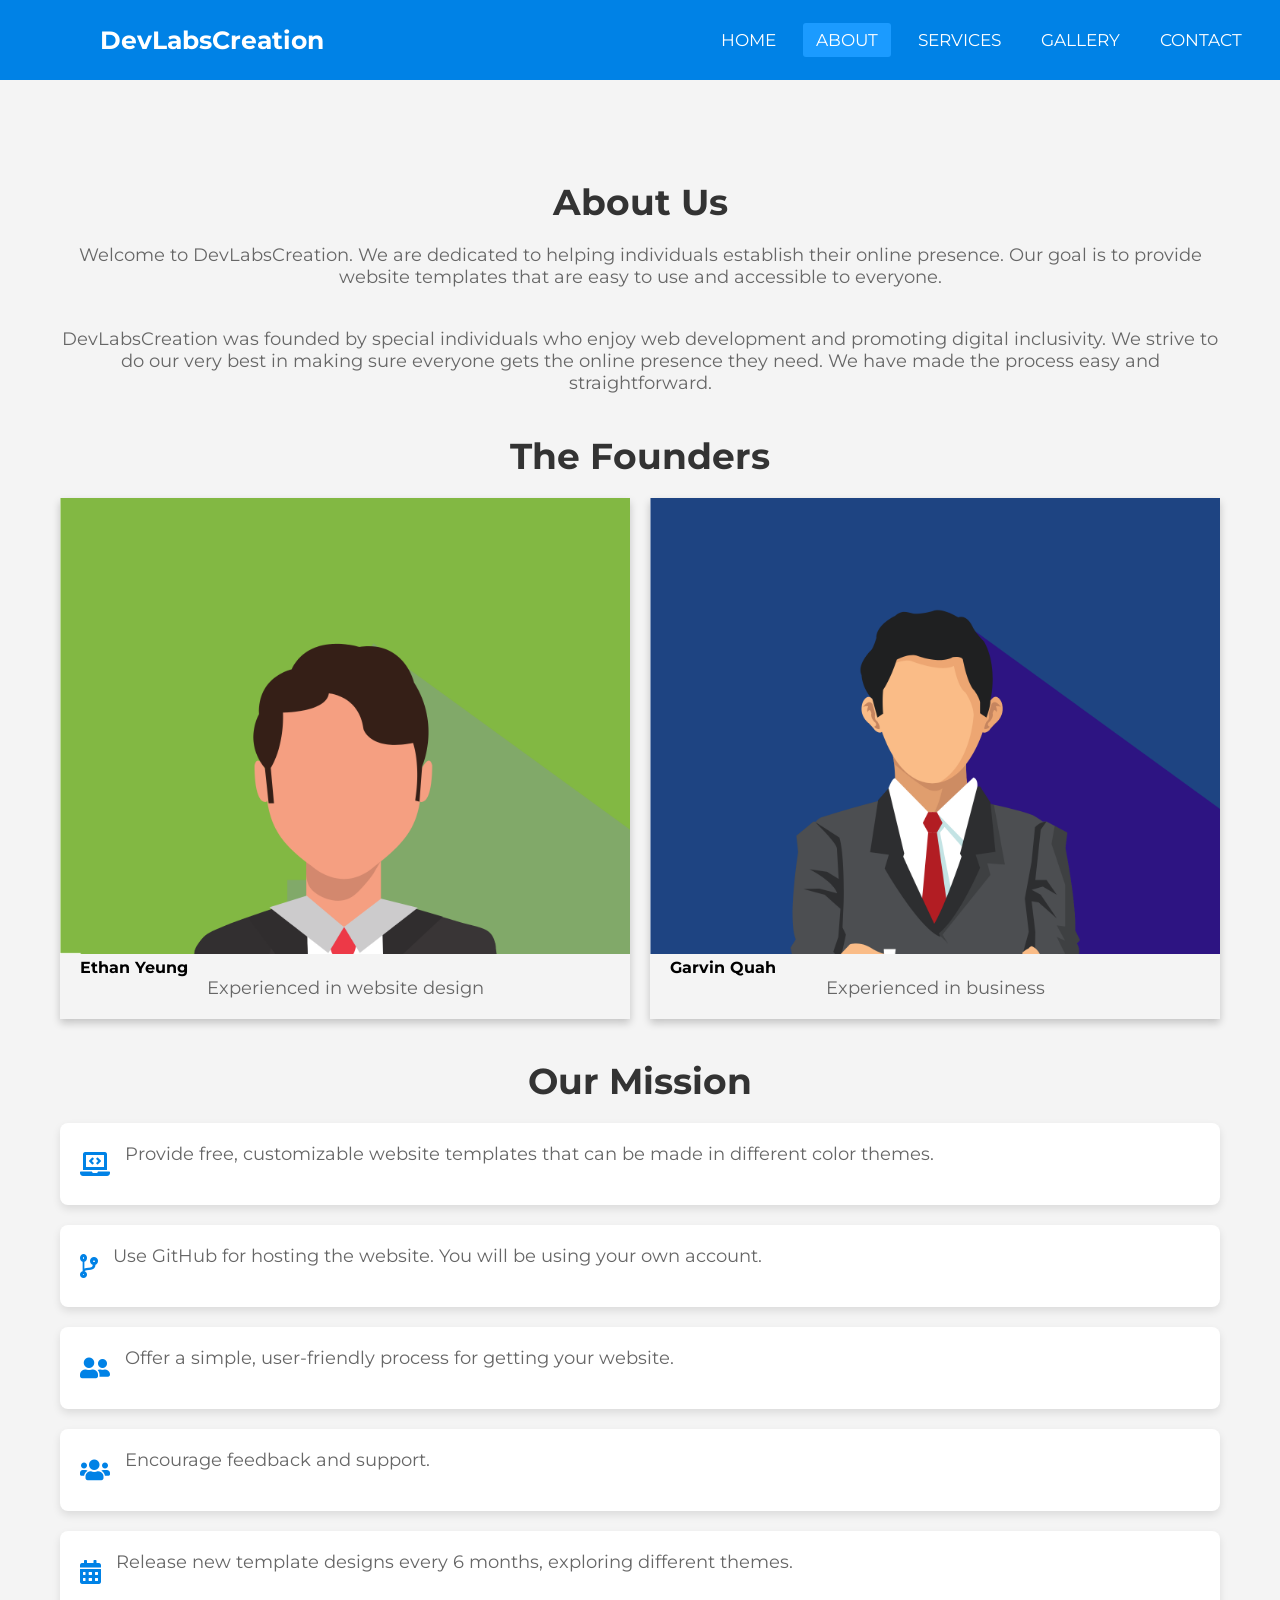
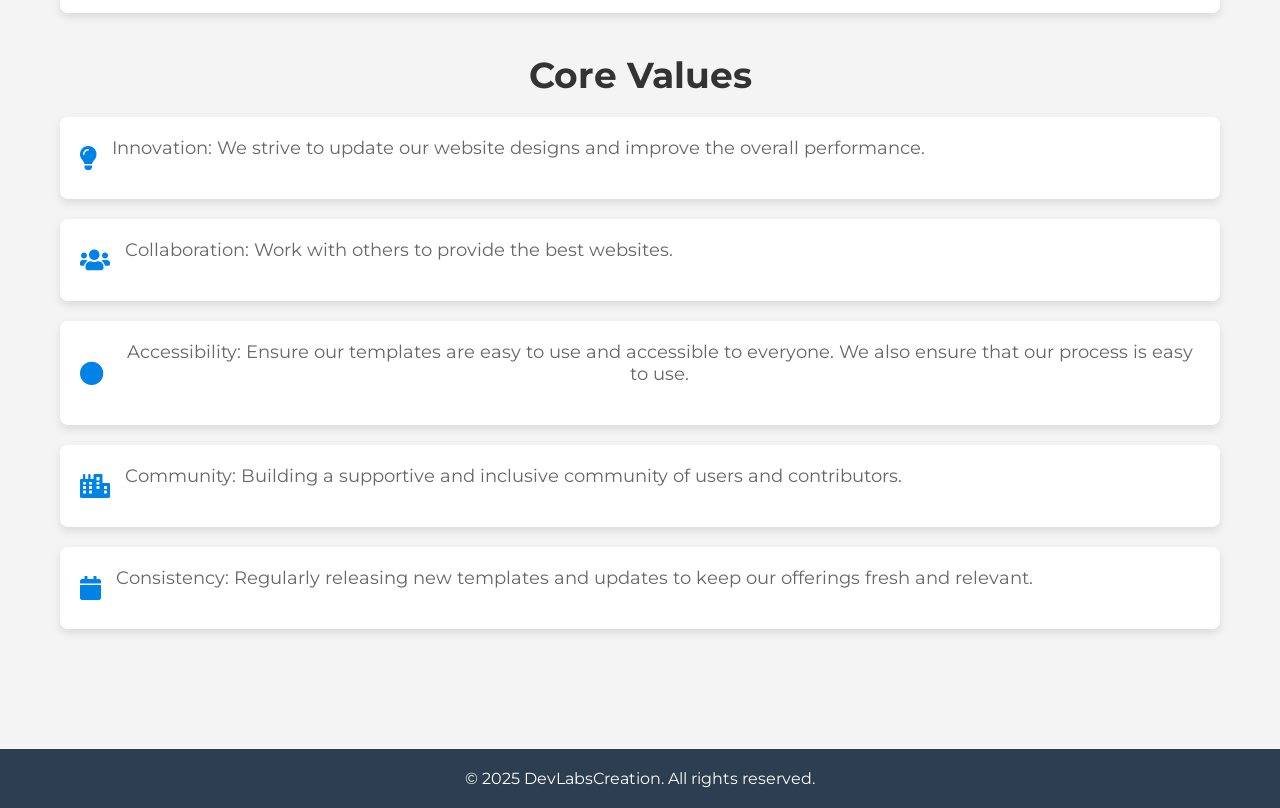
==== devlabs-about-page.htm @ 3bdfc9dc "Update devlabs-about-page.htm" ====
<!DOCTYPE html>
<html lang="en" dir="ltr">
<head>
  <meta charset="utf-8">
  <title>DevLabsCreation</title>
  <meta name="viewport" content="width=device-width, initial-scale=1.0">
  <link rel="stylesheet" href="style.css">
  <link rel="icon" href="https://img.icons8.com/?size=100&id=44484&format=png&color=000000" type="image/x-icon">
  <link rel="stylesheet" href="https://cdnjs.cloudflare.com/ajax/libs/font-awesome/5.15.3/css/all.min.css" />
  <style>
    @import url('https://fonts.googleapis.com/css2?family=Montserrat:ital,wght@0,100..900;1,100..900&display=swap');
    * {
      padding: 0;
      margin: 0;
      text-decoration: none;
      list-style: none;
      box-sizing: border-box;
    }
    body {
      font-family: "Montserrat", sans-serif;
      padding-top: 80px; /* Add padding to prevent content from being hidden behind the navbar */
    }
    nav {
      background: #0082e6;
      height: 80px;
      width: 100%;
      position: fixed;
      top: 0;
      z-index: 1000;
    }
    label.logo {
      color: white;
      font-size: 25px;
      line-height: 80px;
      padding: 0 100px;
      font-weight: bold;
    }
    #check:checked ~ label .fa-bars:before {
        content: "\f00d"; /* Font Awesome's X icon */
    }
    nav ul {
      float: right;
      margin-right: 20px;
    }
    nav ul li {
      display: inline-block;
      line-height: 80px;
      margin: 0 5px;
    }
    nav ul li a {
      color: white;
      font-size: 17px;
      padding: 7px 13px;
      border-radius: 3px;
      text-transform: uppercase;
    }
    nav a.active,
    nav a:hover {
      background: #1b9bff;
      transition: .5s;
    }
    .checkbtn {
      font-size: 22px;
      color: white;
      float: right;
      line-height: 80px;
      margin-right: 30px;
      cursor: pointer;
      display: none;
    }
    #check {
      display: none;
    }
    @media (max-width: 1050px) {
      label.logo {
        padding-left: 30px;
      }
      nav ul li a {
        font-size: 16px;
      }
    }
    @media (max-width: 1000px) {
      .checkbtn {
        display: block;
      }
      label.logo {
        font-size: 22px;
      }
      ul {
        position: fixed;
        width: 100%;
        height: 100vh;
        background: #2c3e50;
        top: 80px;
        left: -100%;
        text-align: center;
        transition: all .5s;
      }
      nav ul li {
        display: block;
        margin: 50px 0;
        line-height: 30px;
      }
      nav ul li a {
        font-size: 20px;
      }
      a:hover,
      a.active {
        background: none;
      }
      #check:checked~ul {
        left: 0;
      }
    }
    @media (max-width: 600px) {
      nav ul li a {
        font-size: 14px;
      }
    }
    section#about {
      padding: 100px 0; /* Increase padding to prevent overlap */
      background: #f4f4f4;
    }
    section#about .container {
      max-width: 1200px;
      margin: 0 auto;
      padding: 0 20px;
    }
    section#about h2 {
      text-align: center;
      font-size: 36px;
      margin-bottom: 20px;
      color: #333;
    }
    section#about h3{
      padding-bottom: 20px;
    }
    section#about p {
      text-align: center;
      font-size: 18px;
      margin-bottom: 20px;
      color: #666;
    }
    section#about ul li{
      font-size: 18px;
      color: #666;
    }
    section#about .about-item {
      display: flex;
      align-items: center;
      margin-bottom: 20px;
      padding: 20px;
      background: #fff;
      border-radius: 8px;
      box-shadow: 0 4px 8px rgba(0, 0, 0, 0.1);
      transition: transform 0.3s, box-shadow 0.3s;
    }
    section#about .about-item:hover {
      transform: translateY(-10px);
      box-shadow: 0 8px 16px rgba(0, 0, 0, 0.2);
    }
    section#about .about-item i {
      font-size: 24px;
      color: #0082e6;
      margin-right: 15px;
    }
    .spacer {
      margin-bottom: 40px;
    }
    .card-container {
  		display: flex;
  		flex-wrap: wrap;
  		justify-content: center;
  		gap: 20px; 
	}

	.card {
  		flex: 1 1 calc(40% - 20px);
  		box-shadow: 0 4px 8px 0 rgba(0,0,0,0.2);
  		transition: 0.3s;
	}
    .card:hover{
       transform: translateY(-10px);
       box-shadow: 0 8px 16px rgba(0, 0, 0, 0.2);
    }

	@media (max-width: 768px) {
  		.card {
    		flex: 1 1 100%;
  		}
	}
    footer {
      background: #2c3e50;
      color: white;
      padding: 20px 0;
      text-align: center;
    }
  </style>
</head>
<body>
  <nav>
    <input type="checkbox" id="check">
    <label for="check" class="checkbtn">
         <i class="fas fa-bars" id="menu-icon"></i>
</label>
    <label class="logo">DevLabsCreation</label>
    <ul>
      <li><a href="index.htm">Home</a></li>
      <li><a class="active" href="devlabs-about-page.htm">About</a></li>
      <li><a href="devlabs-service-page.htm">Services</a></li>
      <li><a href="devlabs-gallery-page.htm">Gallery</a></li>
      <li><a href="devlabs-contact-page.htm">Contact</a></li>
    </ul>
  </nav>
  <section id="about">
    <div class="container">
      <h2>About Us</h2>
      <p>Welcome to DevLabsCreation. We are dedicated to helping individuals establish their online presence. Our goal is to provide website templates that are easy to use and accessible to everyone. </p>
      <div class="spacer"></div>
      <p>DevLabsCreation was founded by special individuals who enjoy web development and promoting digital inclusivity. We strive to do our very best in making sure everyone gets the online presence they need. We have made the process easy and straightforward. </p>
      <div class="spacer"></div>  
      <h2>The Founders</h2>
		<div class="card-container">
  			<div class="card">
    			<img src="photoofaperson1.png" alt="Avatar" style="width:100%">
    			<div class="container">
      				<h4><b>Ethan Yeung</b></h4> 
      				<p>Experienced in website design</p> 
    			</div>
  			</div>
  			<div class="card">
    			<img src="photoofaperson2.png" alt="Avatar" style="width:100%">
    			<div class="container">
      				<h4><b>Garvin Quah</b></h4> 
      				<p>Experienced in business</p> 
    			</div>
  			</div>
		</div>
        <div class="spacer"></div>
      <h2>Our Mission</h2>
      <div class="about-item">
        <i class="fas fa-laptop-code"></i>
        <p>Provide free, customizable website templates that can be made in different color themes.</p>
      </div>
      <div class="about-item">
        <i class="fas fa-code-branch"></i>
        <p>Use GitHub for hosting the website. You will be using your own account.</p>
      </div>
      <div class="about-item">
        <i class="fas fa-user-friends"></i>
        <p>Offer a simple, user-friendly process for getting your website.</p>
      </div>
      <div class="about-item">
        <i class="fas fa-users"></i>
        <p>Encourage feedback and support.</p>
      </div>
      <div class="about-item">
        <i class="fas fa-calendar-alt"></i>
        <p>Release new template designs every 6 months, exploring different themes.</p>
      </div>
      <div class="spacer"></div>
      <h2>Core Values</h2>
      <div class="about-item">
        <i class="fas fa-solid fa-lightbulb"></i>
        <p>Innovation: We strive to update our website designs and improve the overall performance.</p>
      </div>
      <div class="about-item">
        <i class="fas fa-solid fa-users"></i>
        <p>Collaboration: Work with others to provide the best websites.</p>
      </div>
      <div class="about-item">
        <i class="fas fa-solid fa-circle"></i>
        <p>Accessibility: Ensure our templates are easy to use and accessible to everyone. We also ensure that our process is easy to use.</p>
      </div>
      <div class="about-item">
        <i class="fas fa-solid fa-city"></i>
        <p>Community: Building a supportive and inclusive community of users and contributors.</p>
      </div>
      <div class="about-item">
        <i class="fas fa-solid fa-calendar"></i>
        <p>Consistency: Regularly releasing new templates and updates to keep our offerings fresh and relevant.</p>
      </div>
    </div>
  </section>
<footer>
    <div class="container">
      <p>&copy; 2025 DevLabsCreation. All rights reserved.</p>
    </div>
  </footer>
</body>
</html>
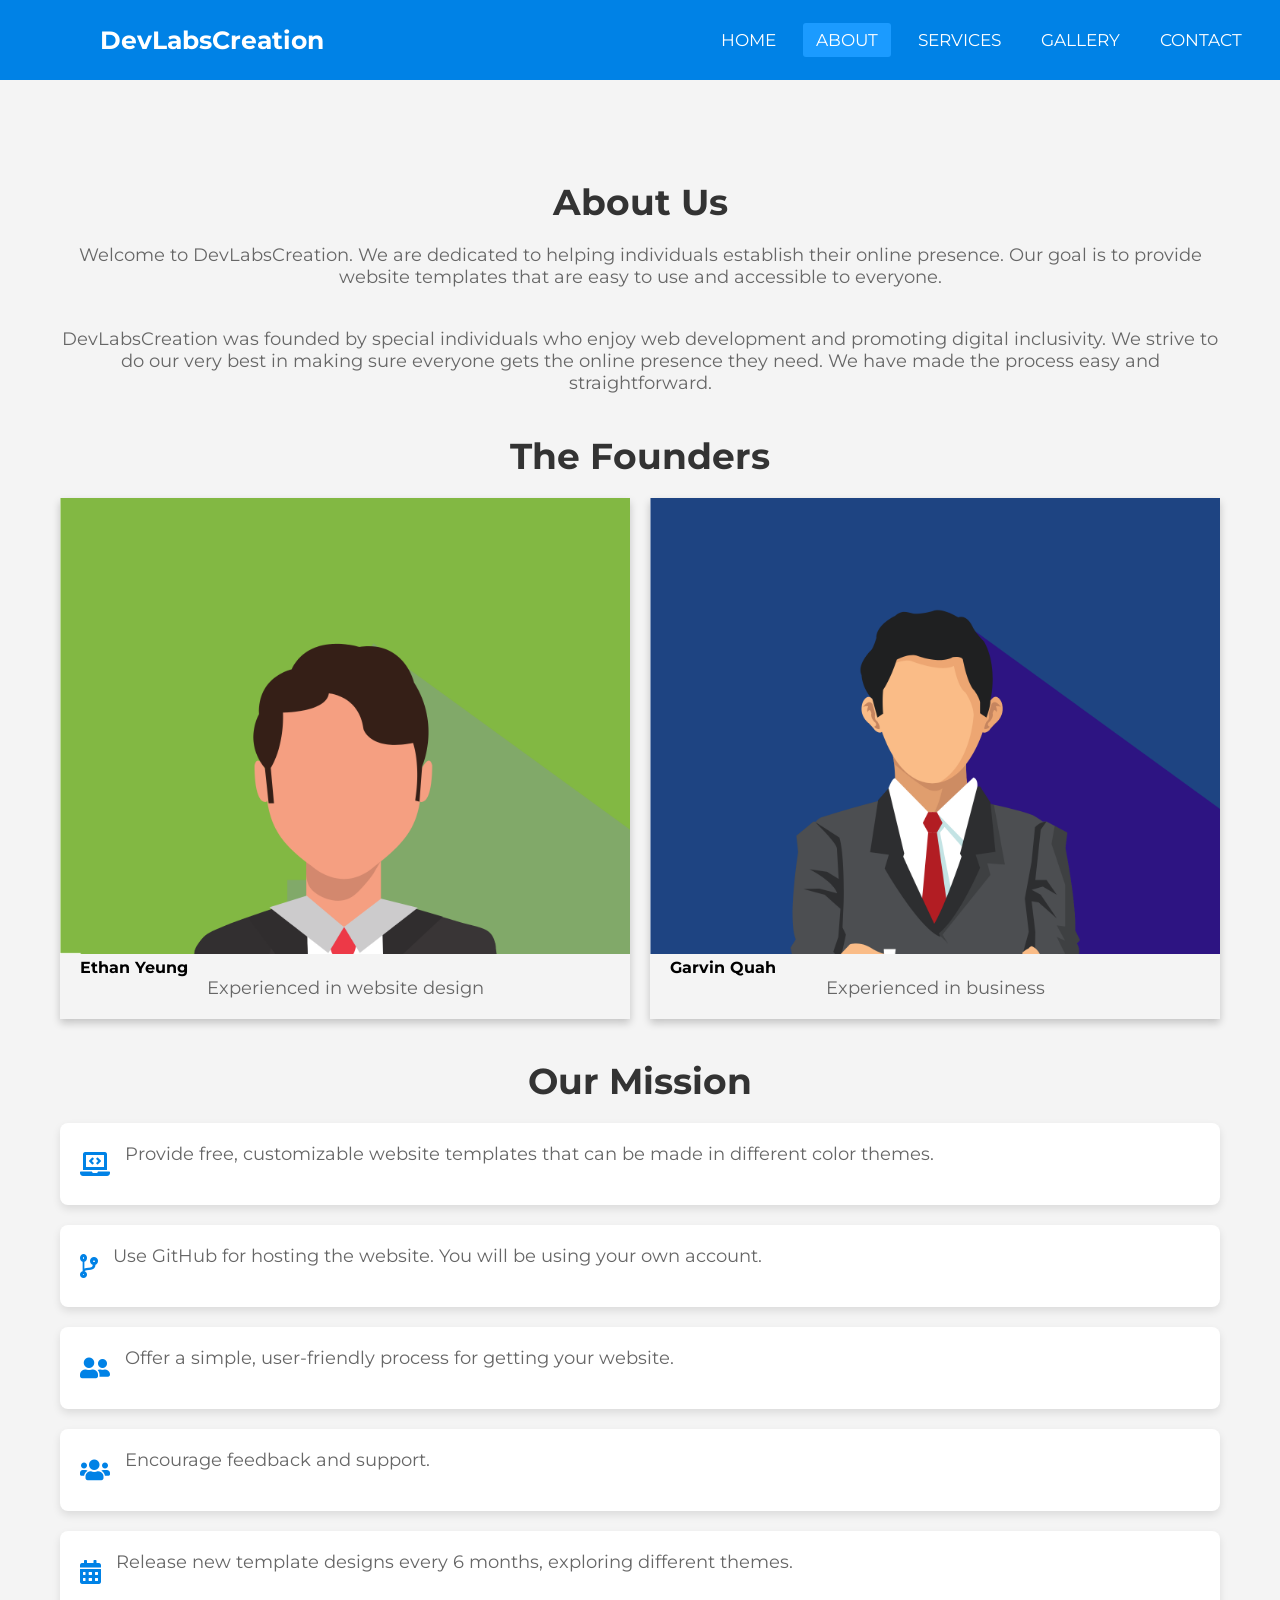
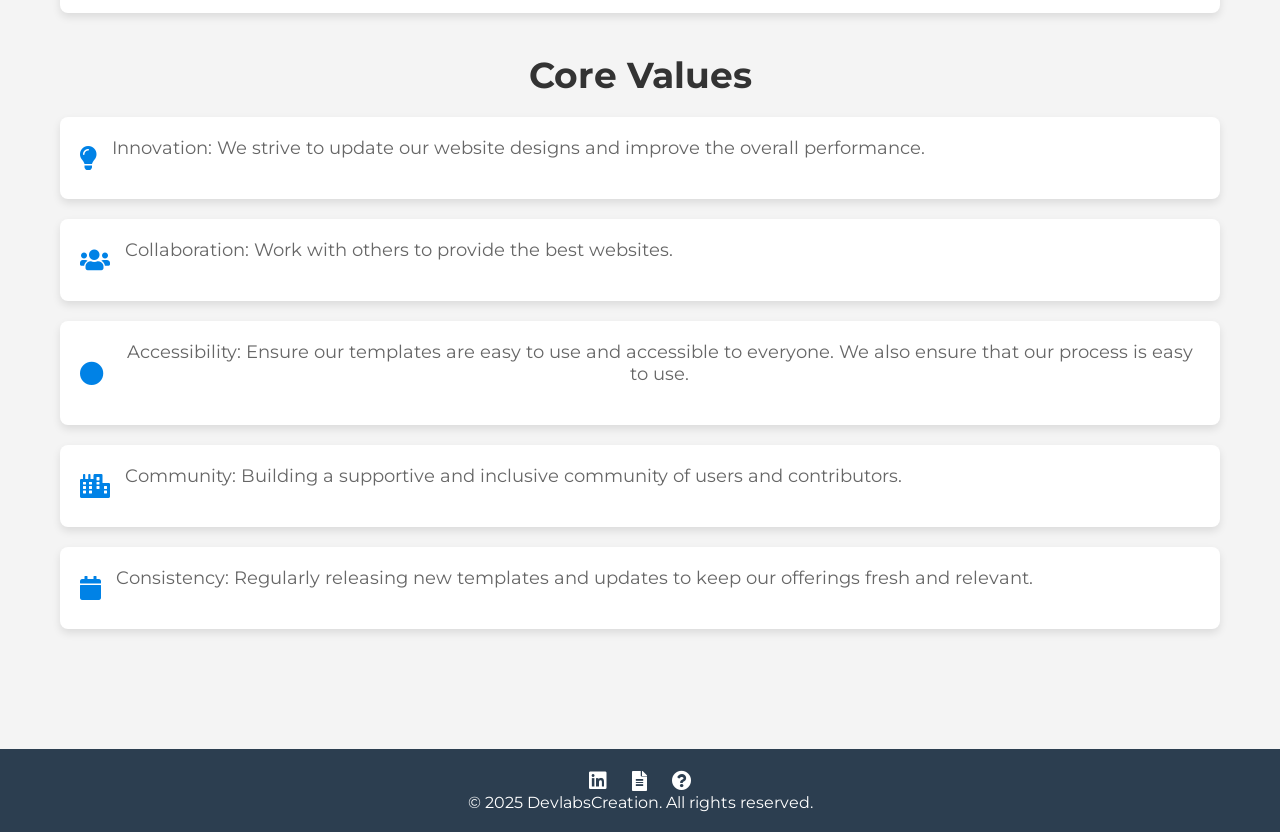
==== commit 4f8faf28: "Update devlabs-about-page.htm" ====
--- a/devlabs-about-page.htm
+++ b/devlabs-about-page.htm
@@ -194,6 +194,15 @@
       color: white;
       padding: 20px 0;
       text-align: center;
+    }
+    footer a{
+	color: white;
+        font-size: 20px;
+	margin: 10px;
+    }
+    footer a:hover{
+        color: #1b9bff;
+        background-color: transparent;
     }
   </style>
 </head>
@@ -283,9 +292,18 @@
     </div>
   </section>
 <footer>
-    <div class="container">
-      <p>&copy; 2025 DevLabsCreation. All rights reserved.</p>
-    </div>
-  </footer>
+    	<a href="linkedin.com/company/devlabscreation" target="_blank" title="Visit our LinkedIn page">
+  <i class="fab fa-linkedin"></i>
+</a>
+<a href="https://forms.office.com/Pages/ResponsePage.aspx?id=DQSIkWdsW0yxEjajBLZtrQAAAAAAAAAAAANAAoxDrAxUMVhPU09BMDFVT1NPTzhZSjJSNVFPTE1ETi4u" target="_blank" title="Submit a form to get a website">
+  <i class="fas fa-file-alt"></i>
+</a>
+<a href="https://forms.office.com/Pages/ResponsePage.aspx?id=DQSIkWdsW0yxEjajBLZtrQAAAAAAAAAAAANAAoxDrAxUN0xYSkc2WDNFVlg5MjUxNE0xSDFLRTZMSi4u" target="_blank" title="Ask questions">
+  <i class="fas fa-question-circle"></i>
+</a>
+        <div class="container">
+            <p>&copy; 2025 DevlabsCreation. All rights reserved.</p>
+        </div>
+    </footer>
 </body>
 </html>
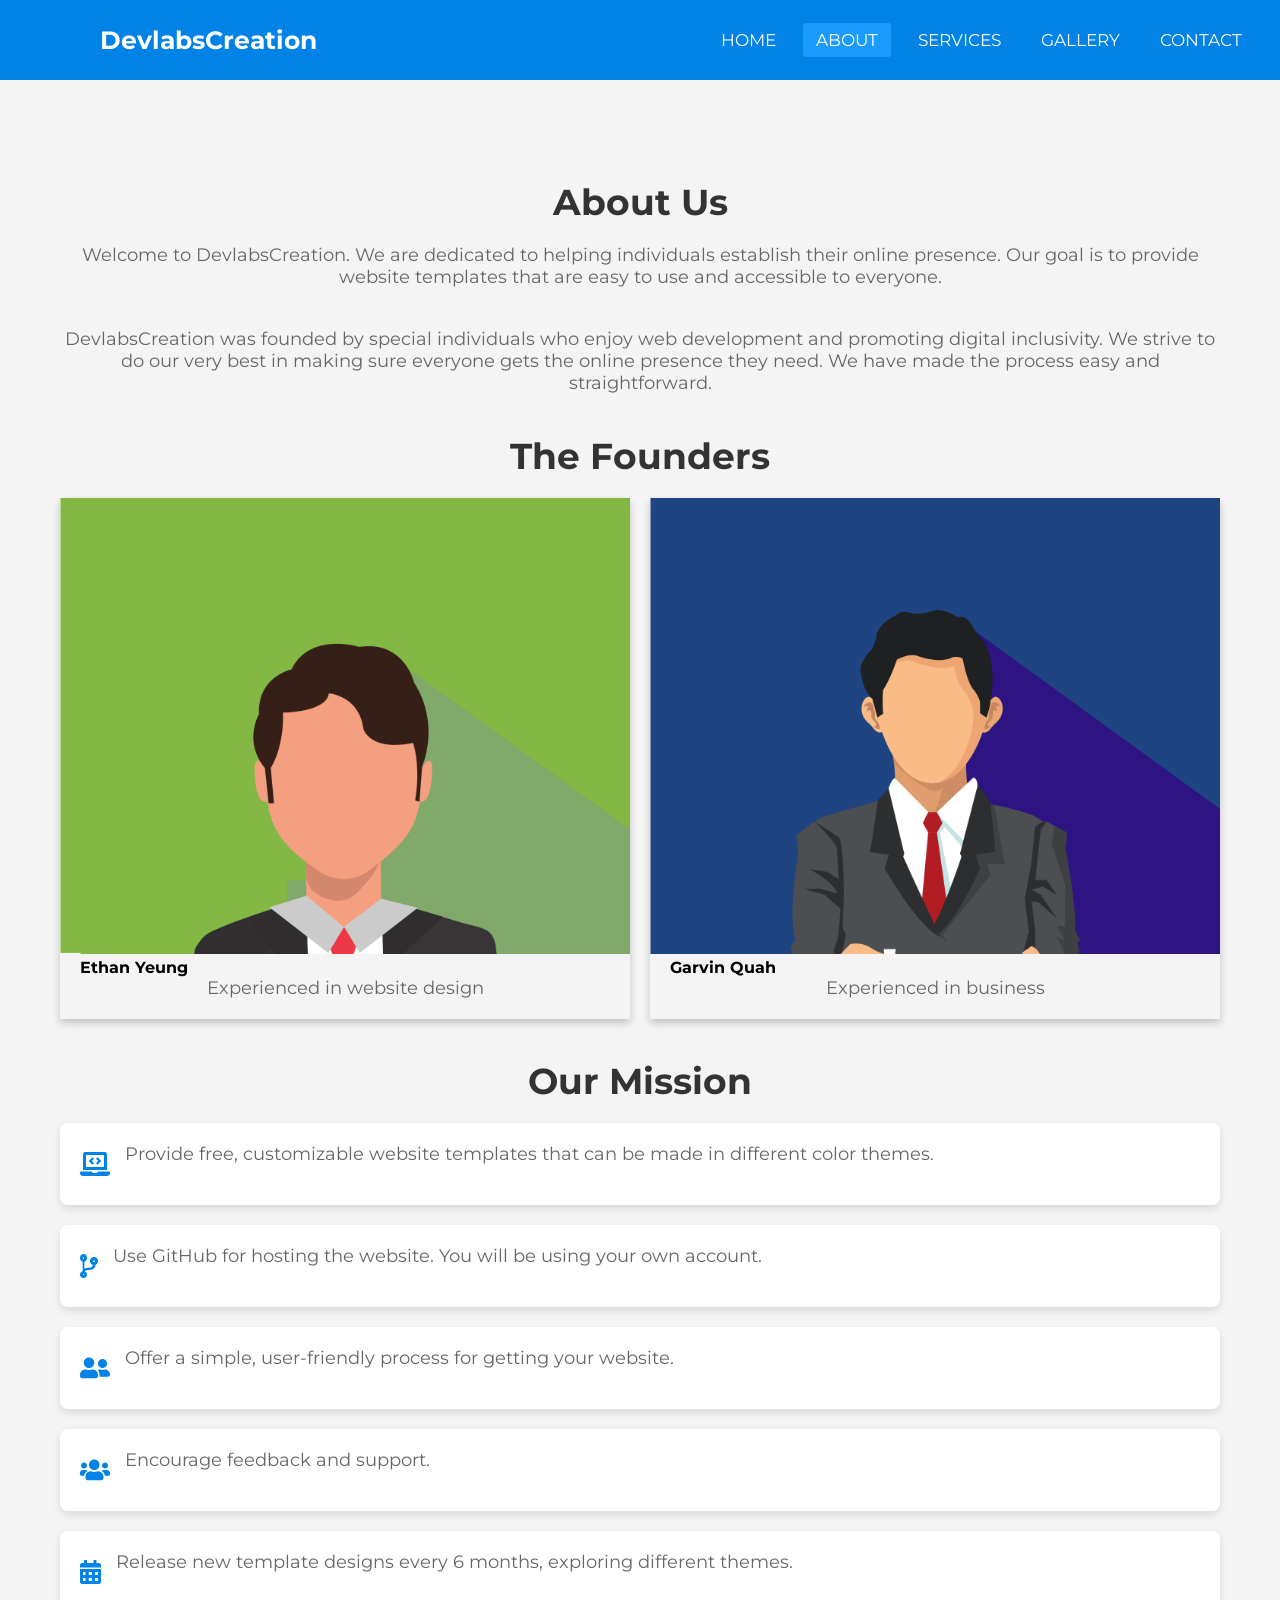
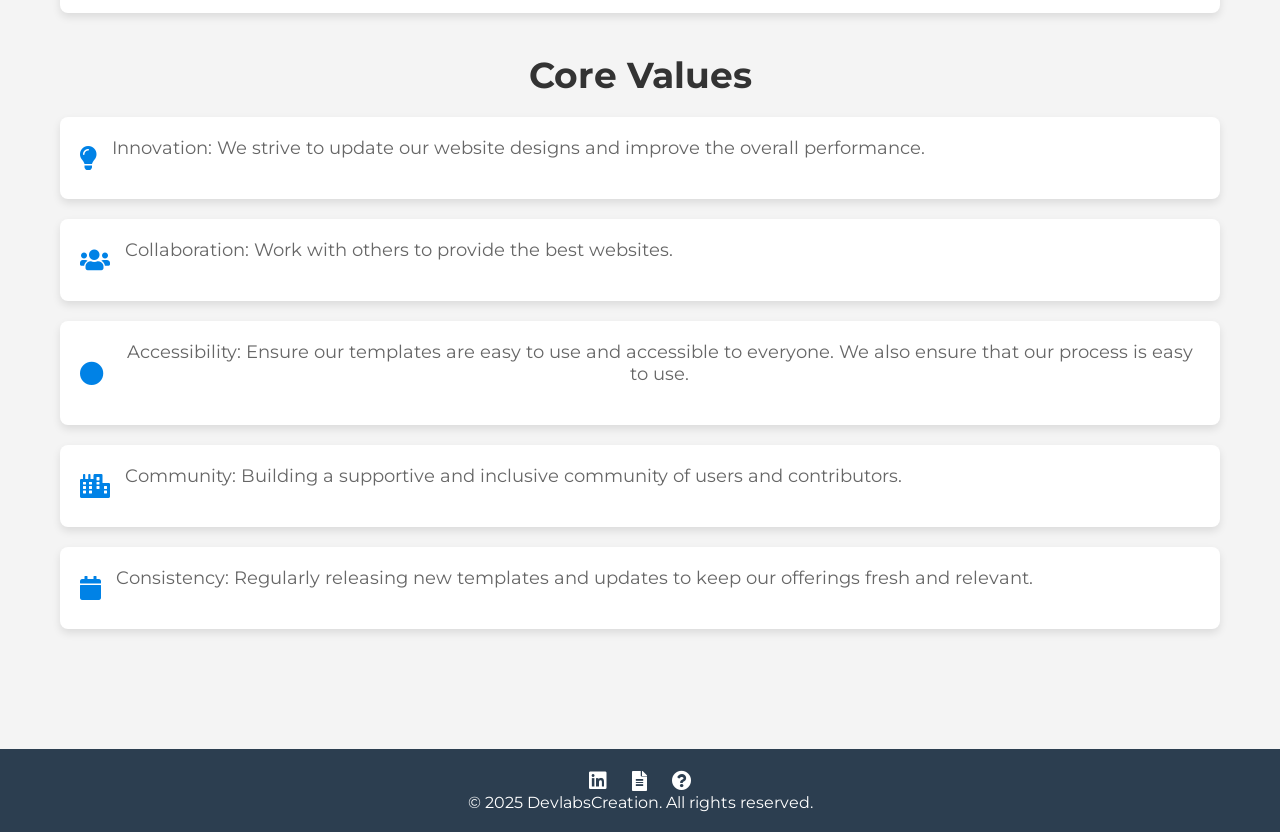
==== commit 8b99687b: "Update devlabs-about-page.htm" ====
--- a/devlabs-about-page.htm
+++ b/devlabs-about-page.htm
@@ -2,7 +2,7 @@
 <html lang="en" dir="ltr">
 <head>
   <meta charset="utf-8">
-  <title>DevLabsCreation</title>
+  <title>DevlabsCreation</title>
   <meta name="viewport" content="width=device-width, initial-scale=1.0">
   <link rel="stylesheet" href="style.css">
   <link rel="icon" href="https://img.icons8.com/?size=100&id=44484&format=png&color=000000" type="image/x-icon">
@@ -212,7 +212,7 @@
     <label for="check" class="checkbtn">
          <i class="fas fa-bars" id="menu-icon"></i>
 </label>
-    <label class="logo">DevLabsCreation</label>
+    <label class="logo">DevlabsCreation</label>
     <ul>
       <li><a href="index.htm">Home</a></li>
       <li><a class="active" href="devlabs-about-page.htm">About</a></li>
@@ -224,9 +224,9 @@
   <section id="about">
     <div class="container">
       <h2>About Us</h2>
-      <p>Welcome to DevLabsCreation. We are dedicated to helping individuals establish their online presence. Our goal is to provide website templates that are easy to use and accessible to everyone. </p>
+      <p>Welcome to DevlabsCreation. We are dedicated to helping individuals establish their online presence. Our goal is to provide website templates that are easy to use and accessible to everyone. </p>
       <div class="spacer"></div>
-      <p>DevLabsCreation was founded by special individuals who enjoy web development and promoting digital inclusivity. We strive to do our very best in making sure everyone gets the online presence they need. We have made the process easy and straightforward. </p>
+      <p>DevlabsCreation was founded by special individuals who enjoy web development and promoting digital inclusivity. We strive to do our very best in making sure everyone gets the online presence they need. We have made the process easy and straightforward. </p>
       <div class="spacer"></div>  
       <h2>The Founders</h2>
 		<div class="card-container">
@@ -292,7 +292,7 @@
     </div>
   </section>
 <footer>
-    	<a href="linkedin.com/company/devlabscreation" target="_blank" title="Visit our LinkedIn page">
+    	<a href="https://linkedin.com/company/devlabscreation" target="_blank" title="Visit our LinkedIn page">
   <i class="fab fa-linkedin"></i>
 </a>
 <a href="https://forms.office.com/Pages/ResponsePage.aspx?id=DQSIkWdsW0yxEjajBLZtrQAAAAAAAAAAAANAAoxDrAxUMVhPU09BMDFVT1NPTzhZSjJSNVFPTE1ETi4u" target="_blank" title="Submit a form to get a website">
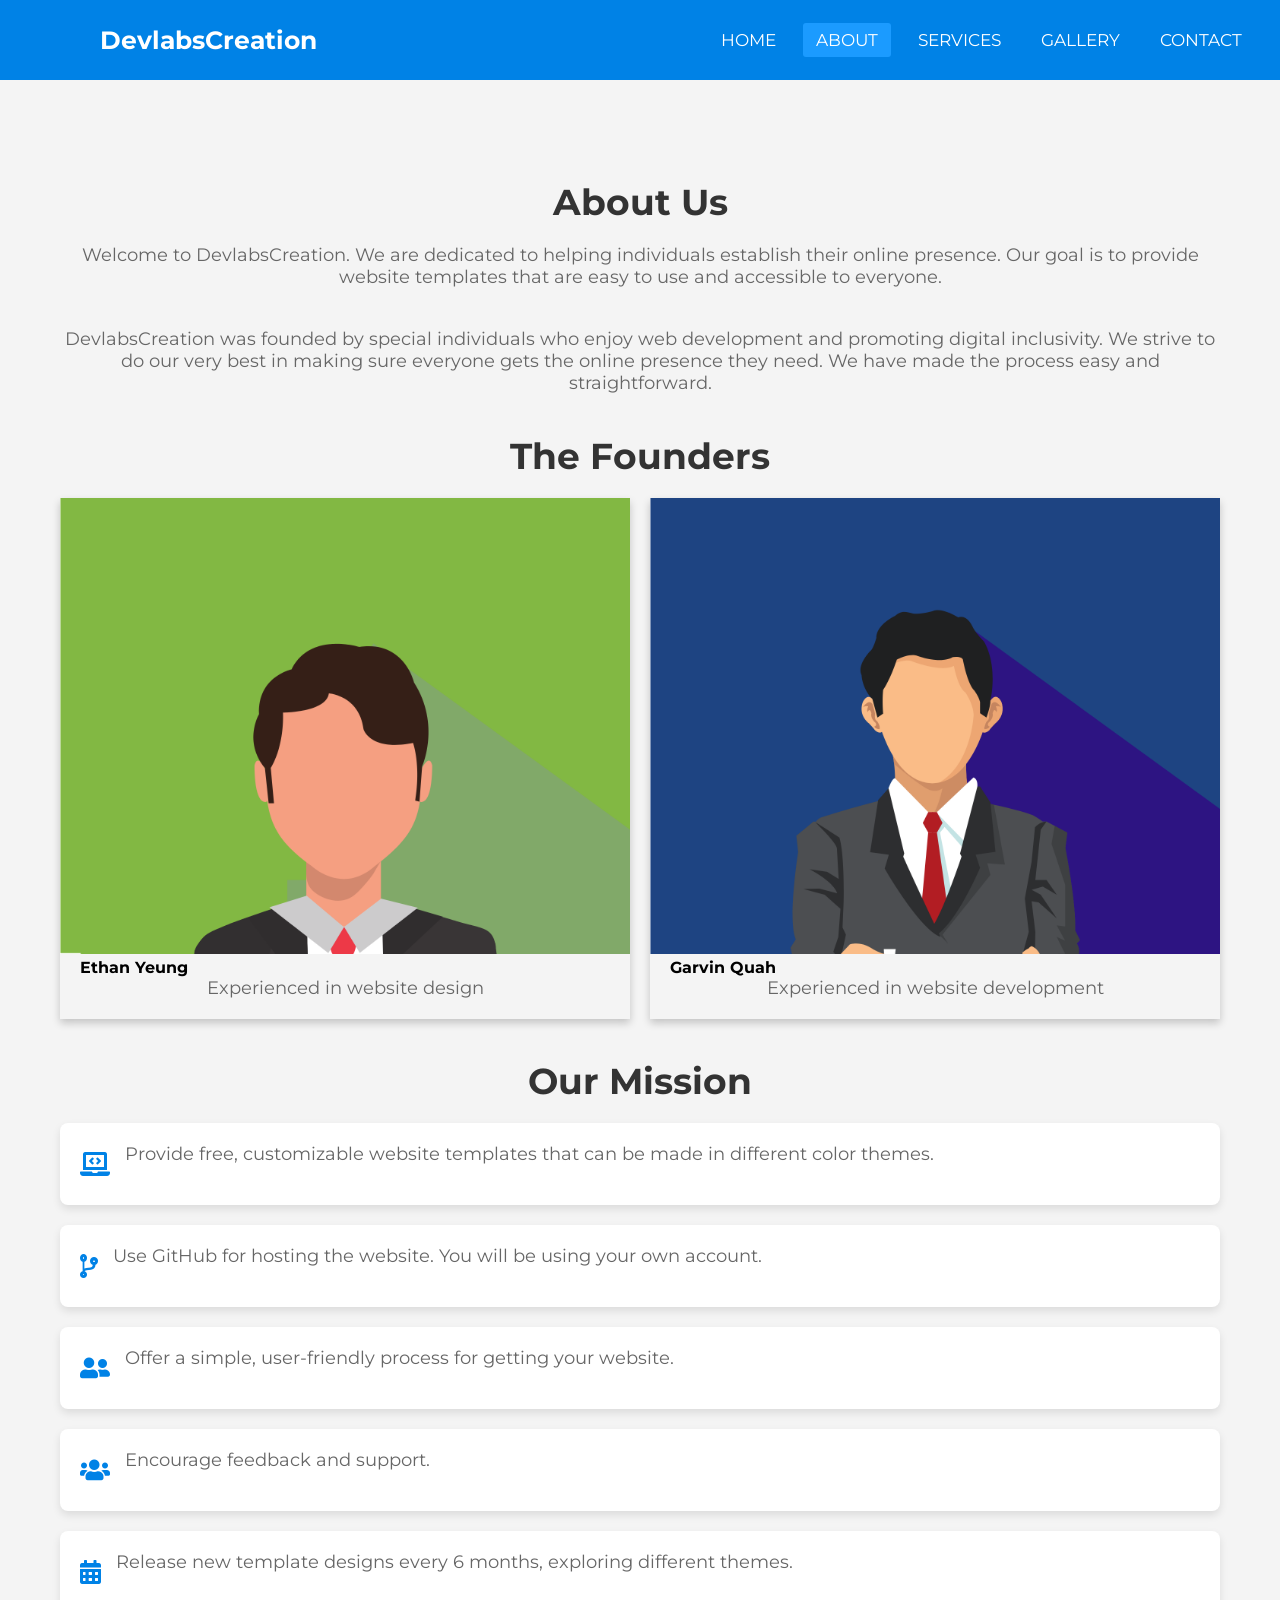
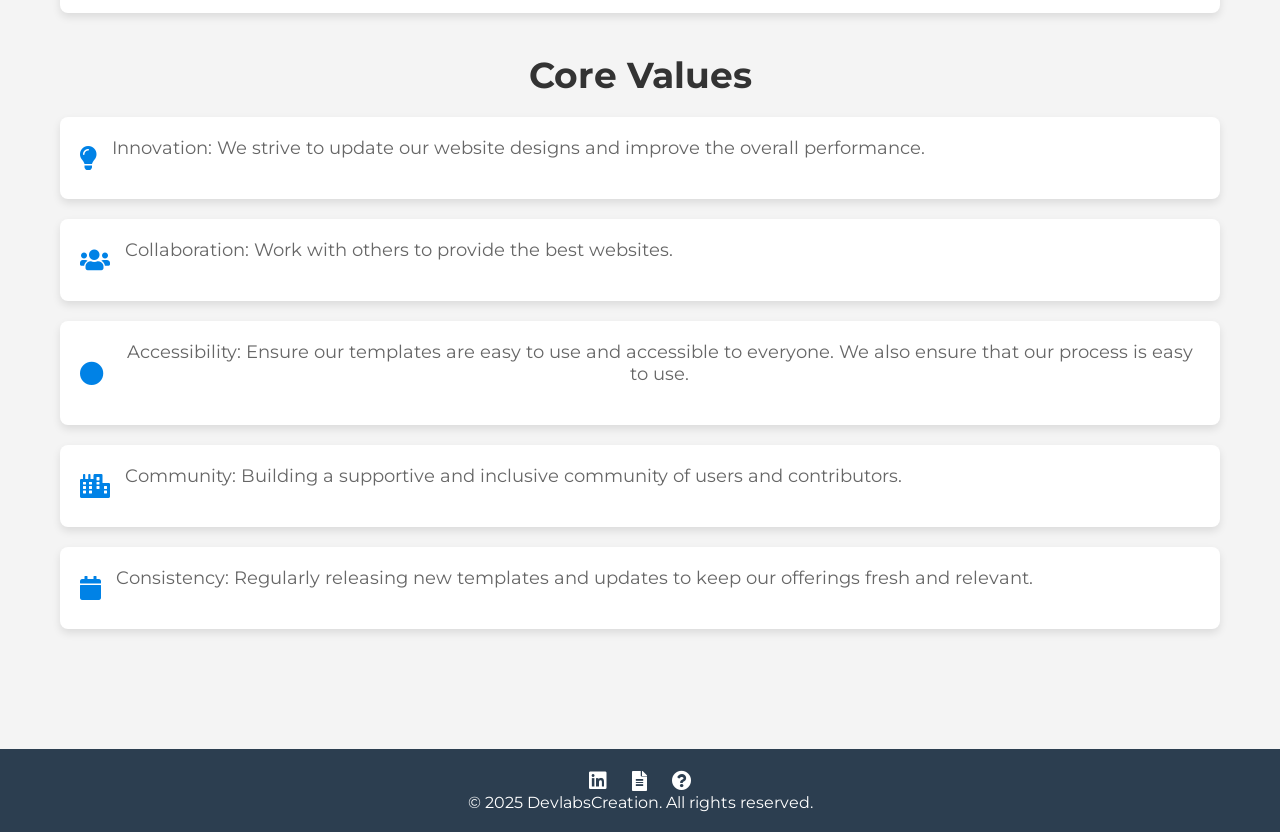
==== commit aaf05a62: "Update devlabs-about-page.htm" ====
--- a/devlabs-about-page.htm
+++ b/devlabs-about-page.htm
@@ -241,7 +241,7 @@
     			<img src="photoofaperson2.png" alt="Avatar" style="width:100%">
     			<div class="container">
       				<h4><b>Garvin Quah</b></h4> 
-      				<p>Experienced in business</p> 
+				<p>Experienced in website development</p> 
     			</div>
   			</div>
 		</div>
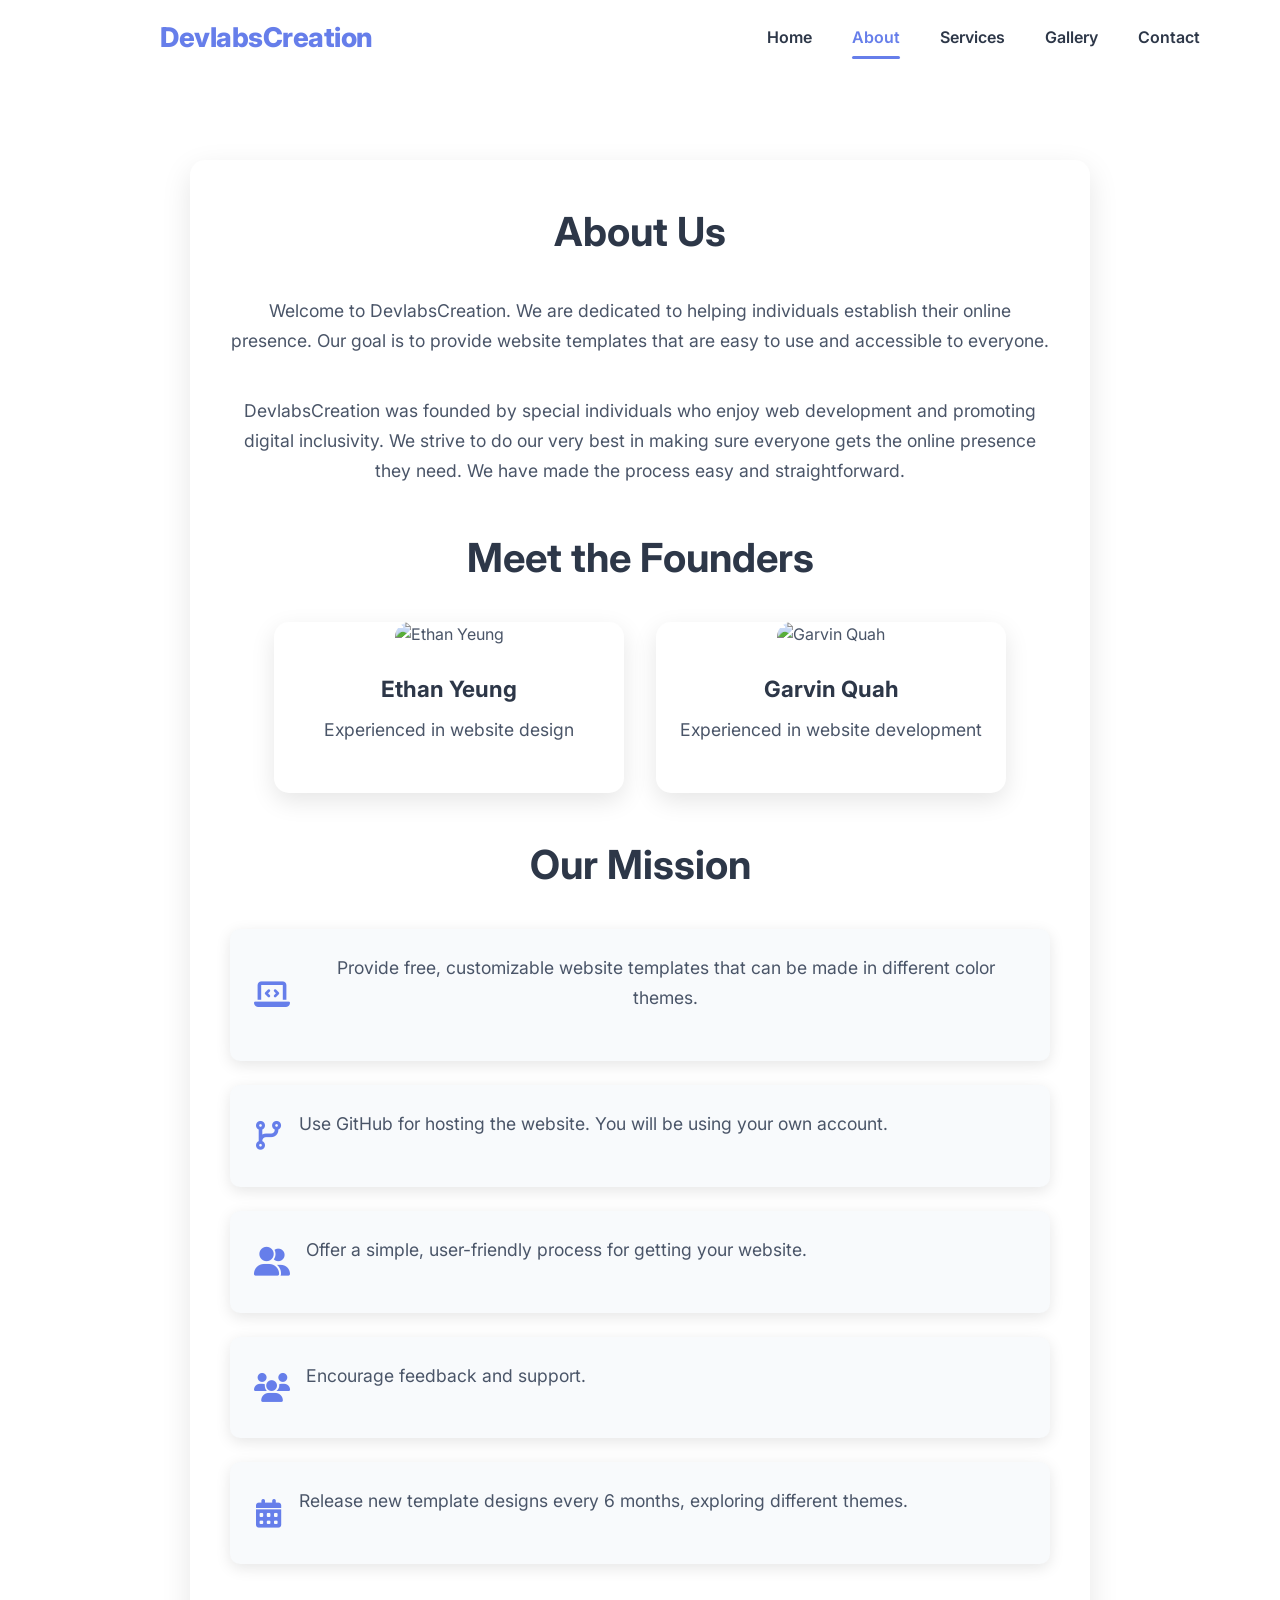
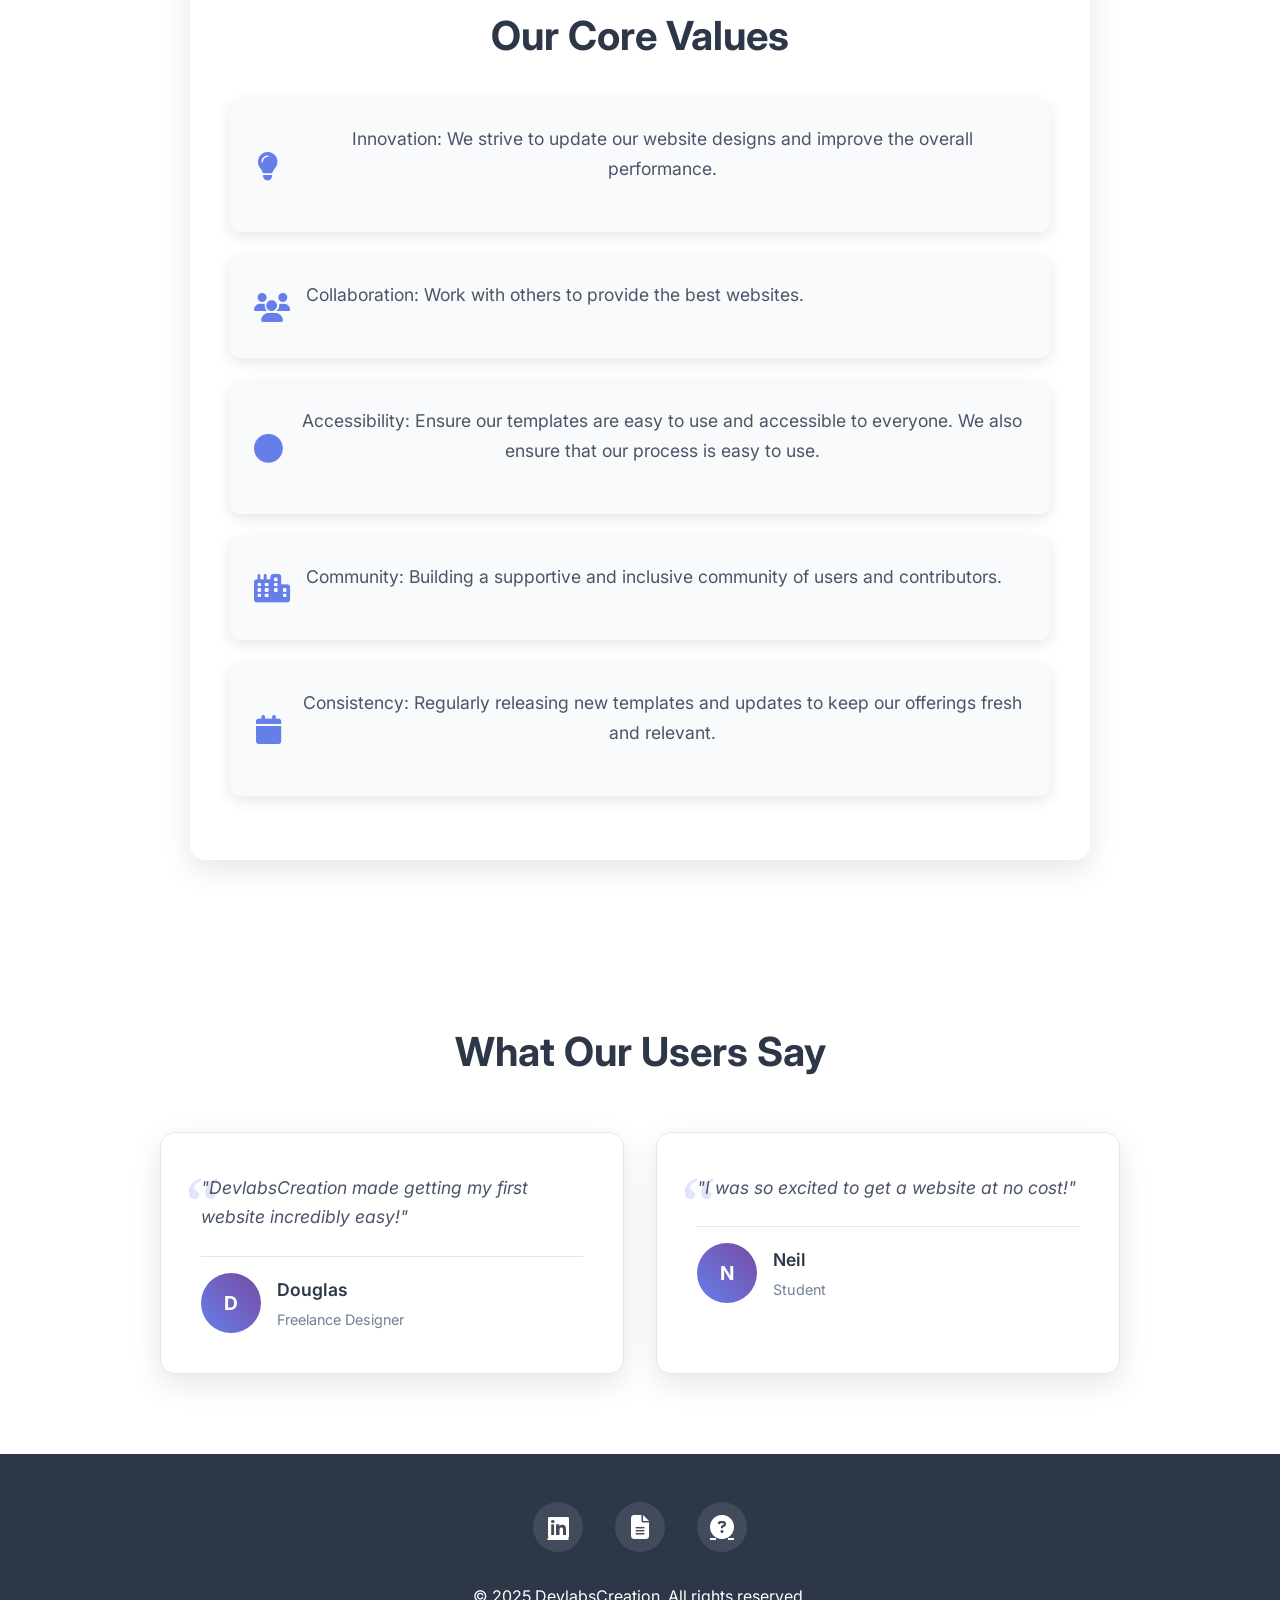
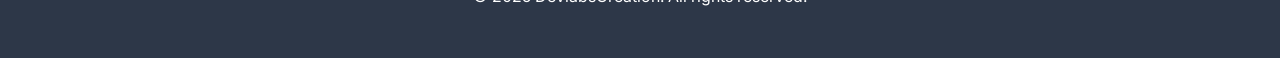
==== commit b56f891a: "Add files via upload All files for website." ====
--- a/devlabs-about-page.htm
+++ b/devlabs-about-page.htm
@@ -1,309 +1,934 @@
 <!DOCTYPE html>
 <html lang="en" dir="ltr">
 <head>
-  <meta charset="utf-8">
-  <title>DevlabsCreation</title>
-  <meta name="viewport" content="width=device-width, initial-scale=1.0">
-  <link rel="stylesheet" href="style.css">
-  <link rel="icon" href="https://img.icons8.com/?size=100&id=44484&format=png&color=000000" type="image/x-icon">
-  <link rel="stylesheet" href="https://cdnjs.cloudflare.com/ajax/libs/font-awesome/5.15.3/css/all.min.css" />
-  <style>
-    @import url('https://fonts.googleapis.com/css2?family=Montserrat:ital,wght@0,100..900;1,100..900&display=swap');
-    * {
-      padding: 0;
-      margin: 0;
-      text-decoration: none;
-      list-style: none;
-      box-sizing: border-box;
-    }
-    body {
-      font-family: "Montserrat", sans-serif;
-      padding-top: 80px; /* Add padding to prevent content from being hidden behind the navbar */
-    }
-    nav {
-      background: #0082e6;
-      height: 80px;
-      width: 100%;
-      position: fixed;
-      top: 0;
-      z-index: 1000;
-    }
-    label.logo {
-      color: white;
-      font-size: 25px;
-      line-height: 80px;
-      padding: 0 100px;
-      font-weight: bold;
-    }
-    #check:checked ~ label .fa-bars:before {
-        content: "\f00d"; /* Font Awesome's X icon */
-    }
-    nav ul {
-      float: right;
-      margin-right: 20px;
-    }
-    nav ul li {
-      display: inline-block;
-      line-height: 80px;
-      margin: 0 5px;
-    }
-    nav ul li a {
-      color: white;
-      font-size: 17px;
-      padding: 7px 13px;
-      border-radius: 3px;
-      text-transform: uppercase;
-    }
-    nav a.active,
-    nav a:hover {
-      background: #1b9bff;
-      transition: .5s;
-    }
-    .checkbtn {
-      font-size: 22px;
-      color: white;
-      float: right;
-      line-height: 80px;
-      margin-right: 30px;
-      cursor: pointer;
-      display: none;
-    }
-    #check {
-      display: none;
-    }
-    @media (max-width: 1050px) {
-      label.logo {
-        padding-left: 30px;
-      }
-      nav ul li a {
-        font-size: 16px;
-      }
-    }
-    @media (max-width: 1000px) {
-      .checkbtn {
-        display: block;
-      }
-      label.logo {
-        font-size: 22px;
-      }
-      ul {
-        position: fixed;
-        width: 100%;
-        height: 100vh;
-        background: #2c3e50;
-        top: 80px;
-        left: -100%;
-        text-align: center;
-        transition: all .5s;
-      }
-      nav ul li {
-        display: block;
-        margin: 50px 0;
-        line-height: 30px;
-      }
-      nav ul li a {
-        font-size: 20px;
-      }
-      a:hover,
-      a.active {
-        background: none;
-      }
-      #check:checked~ul {
-        left: 0;
-      }
-    }
-    @media (max-width: 600px) {
-      nav ul li a {
-        font-size: 14px;
-      }
-    }
-    section#about {
-      padding: 100px 0; /* Increase padding to prevent overlap */
-      background: #f4f4f4;
-    }
-    section#about .container {
-      max-width: 1200px;
-      margin: 0 auto;
-      padding: 0 20px;
-    }
-    section#about h2 {
-      text-align: center;
-      font-size: 36px;
-      margin-bottom: 20px;
-      color: #333;
-    }
-    section#about h3{
-      padding-bottom: 20px;
-    }
-    section#about p {
-      text-align: center;
-      font-size: 18px;
-      margin-bottom: 20px;
-      color: #666;
-    }
-    section#about ul li{
-      font-size: 18px;
-      color: #666;
-    }
-    section#about .about-item {
-      display: flex;
-      align-items: center;
-      margin-bottom: 20px;
-      padding: 20px;
-      background: #fff;
-      border-radius: 8px;
-      box-shadow: 0 4px 8px rgba(0, 0, 0, 0.1);
-      transition: transform 0.3s, box-shadow 0.3s;
-    }
-    section#about .about-item:hover {
-      transform: translateY(-10px);
-      box-shadow: 0 8px 16px rgba(0, 0, 0, 0.2);
-    }
-    section#about .about-item i {
-      font-size: 24px;
-      color: #0082e6;
-      margin-right: 15px;
-    }
-    .spacer {
-      margin-bottom: 40px;
-    }
-    .card-container {
-  		display: flex;
-  		flex-wrap: wrap;
-  		justify-content: center;
-  		gap: 20px; 
-	}
-
-	.card {
-  		flex: 1 1 calc(40% - 20px);
-  		box-shadow: 0 4px 8px 0 rgba(0,0,0,0.2);
-  		transition: 0.3s;
-	}
-    .card:hover{
-       transform: translateY(-10px);
-       box-shadow: 0 8px 16px rgba(0, 0, 0, 0.2);
-    }
-
-	@media (max-width: 768px) {
-  		.card {
-    		flex: 1 1 100%;
-  		}
-	}
-    footer {
-      background: #2c3e50;
-      color: white;
-      padding: 20px 0;
-      text-align: center;
-    }
-    footer a{
-	color: white;
-        font-size: 20px;
-	margin: 10px;
-    }
-    footer a:hover{
-        color: #1b9bff;
-        background-color: transparent;
-    }
-  </style>
+    <meta charset="utf-8">
+    <title>DevlabsCreation - About Us</title>
+    <meta name="viewport" content="width=device-width, initial-scale=1.0">
+    <link rel="icon" href="https://img.icons8.com/?size=100&id=44484&format=png&color=000000" type="image/x-icon">
+    <link rel="stylesheet" href="https://cdnjs.cloudflare.com/ajax/libs/font-awesome/6.4.0/css/all.min.css">
+    <link href="https://fonts.googleapis.com/css2?family=Inter:wght@400;500;600;700;800&display=swap" rel="stylesheet">
+    <style>
+        /* CSS Variables - Based on your preferred design */
+        :root {
+            --primary-color: #667eea; /* A vibrant purple-blue */
+            --secondary-color: #764ba2; /* A deeper purple */
+            --text-color-dark: #2d3748;
+            --text-color-medium: #4a5568;
+            --text-color-light: #718096;
+            --background-light: #f8fafc;
+            --background-white: #ffffff;
+            --border-color: #e2e8f0;
+            --shadow-light: rgba(0, 0, 0, 0.1);
+            --shadow-medium: rgba(0, 0, 0, 0.2);
+        }
+
+        * {
+            margin: 0;
+            padding: 0;
+            box-sizing: border-box;
+        }
+
+        body {
+            font-family: 'Inter', -apple-system, BlinkMacSystemFont, sans-serif;
+            line-height: 1.6;
+            color: var(--text-color-medium);
+            overflow-x: hidden;
+            padding-top: 80px; /* Space for fixed navigation bar */
+            background-color: var(--background-white); /* Default background for the page */
+        }
+
+        .container {
+            max-width: 1200px;
+            margin: 0 auto;
+            padding: 0 20px;
+        }
+
+        /* Navigation Bar (fixed at top) */
+        nav {
+            position: fixed;
+            top: 0;
+            width: 100%;
+            background: rgba(255, 255, 255, 0.95);
+            backdrop-filter: blur(10px);
+            z-index: 1000;
+            padding: 1rem 0;
+            transition: all 0.3s ease;
+        }
+
+        nav.scrolled {
+            background: rgba(255, 255, 255, 0.98);
+            box-shadow: 0 2px 20px var(--shadow-light);
+            padding: 0.8rem 0;
+        }
+
+        .nav-container {
+            display: flex;
+            justify-content: space-between;
+            align-items: center;
+        }
+
+        .logo {
+            font-size: 1.7rem;
+            font-weight: 800;
+            color: var(--primary-color);
+            letter-spacing: -0.5px;
+            padding-left: 100px; /* Adjust as per your original layout */
+        }
+
+        .nav-links {
+            display: flex;
+            list-style: none;
+            gap: 2.5rem;
+            margin-right: 20px; /* Adjust as per your original layout */
+        }
+
+        .nav-links a {
+            text-decoration: none;
+            color: var(--text-color-dark);
+            font-weight: 600;
+            transition: color 0.3s ease;
+            position: relative;
+            padding: 0.25rem 0;
+            outline: none;
+        }
+
+        .nav-links a:focus-visible {
+            outline: 2px solid var(--primary-color);
+            outline-offset: 4px;
+            border-radius: 2px;
+        }
+
+        /* Underline animation for desktop nav */
+        .nav-links a::after {
+            content: '';
+            position: absolute;
+            bottom: -8px;
+            left: 50%;
+            transform: translateX(-50%) scaleX(0);
+            transform-origin: center;
+            width: 100%;
+            height: 3px;
+            background: var(--primary-color);
+            border-radius: 2px;
+            transition: transform 0.3s ease;
+        }
+
+        .nav-links a:hover::after,
+        .nav-links a.active::after {
+            transform: translateX(-50%) scaleX(1);
+        }
+
+        .nav-links a:hover {
+            color: var(--primary-color);
+        }
+
+        /* Active link for the current page */
+        .nav-links a.active {
+            color: var(--primary-color);
+        }
+
+        .mobile-menu-btn {
+            display: none; /* Hidden by default on desktop */
+            background: none;
+            border: none;
+            font-size: 1.8rem;
+            color: var(--text-color-dark);
+            cursor: pointer;
+            transition: color 0.3s ease, transform 0.3s ease;
+            outline: none;
+            margin-right: 30px; /* Adjust as per your original layout */
+        }
+
+        .mobile-menu-btn:focus-visible {
+            outline: 2px solid var(--primary-color);
+            outline-offset: 4px;
+            border-radius: 4px;
+        }
+
+        .mobile-menu-btn:hover {
+            color: var(--primary-color);
+            transform: scale(1.1);
+        }
+
+        /* Full-screen mobile menu overlay */
+        .full-screen-menu {
+            position: fixed;
+            top: 0;
+            left: 0;
+            width: 100%;
+            height: 100vh;
+            background: rgba(255, 255, 255, 0.98); /* Semi-transparent white background */
+            backdrop-filter: blur(10px);
+            z-index: 999; /* Below fixed nav, above content */
+            display: flex;
+            flex-direction: column;
+            justify-content: center;
+            align-items: center;
+            transform: translateX(100%); /* Start off-screen to the right */
+            transition: transform 0.5s ease-in-out;
+            opacity: 0;
+            pointer-events: none; /* Disable interaction when hidden */
+        }
+
+        .full-screen-menu.is-active {
+            transform: translateX(0); /* Slide in */
+            opacity: 1;
+            pointer-events: auto; /* Enable interaction when active */
+        }
+
+        .full-screen-menu ul {
+            list-style: none;
+            padding: 0;
+            text-align: center;
+        }
+
+        .full-screen-menu li {
+            margin: 1.5rem 0;
+        }
+
+        .full-screen-menu a {
+            text-decoration: none;
+            color: var(--text-color-dark);
+            font-size: 2.5rem; /* Larger font size for full-screen */
+            font-weight: 700;
+            transition: color 0.3s ease, transform 0.3s ease;
+            display: inline-block;
+            position: relative;
+            outline: none;
+        }
+
+        .full-screen-menu a:focus-visible {
+            outline: 2px solid var(--primary-color);
+            outline-offset: 8px;
+            border-radius: 4px;
+        }
+
+        .full-screen-menu a::after { /* Underline for full-screen menu */
+            content: '';
+            position: absolute;
+            bottom: -10px;
+            left: 50%;
+            transform: translateX(-50%) scaleX(0);
+            transform-origin: center;
+            width: 100%;
+            height: 4px;
+            background: var(--primary-color);
+            border-radius: 2px;
+            transition: transform 0.3s ease;
+        }
+
+        .full-screen-menu a:hover::after,
+        .full-screen-menu a.active::after {
+            transform: translateX(-50%) scaleX(1);
+        }
+
+        .full-screen-menu a:hover {
+            color: var(--primary-color);
+            transform: scale(1.05);
+        }
+
+        .full-screen-menu a.active {
+            color: var(--primary-color);
+        }
+
+        .close-menu-btn {
+            position: absolute;
+            top: 20px;
+            right: 30px;
+            background: none;
+            border: none;
+            font-size: 2.5rem;
+            color: var(--text-color-dark);
+            cursor: pointer;
+            z-index: 1001; /* Ensure it's above the menu itself */
+            transition: color 0.3s ease, transform 0.3s ease;
+            outline: none;
+        }
+
+        .close-menu-btn:focus-visible {
+            outline: 2px solid var(--primary-color);
+            outline-offset: 4px;
+            border-radius: 4px;
+        }
+
+        .close-menu-btn:hover {
+            color: var(--primary-color);
+            transform: rotate(90deg);
+        }
+
+        /* Responsive adjustments for navigation */
+        @media (max-width: 1000px) {
+            .nav-links { /* Hide standard desktop nav */
+                display: none;
+            }
+            .mobile-menu-btn { /* Show hamburger icon */
+                display: block;
+            }
+            .logo {
+                padding-left: 30px; /* Adjust logo padding for smaller screens */
+            }
+        }
+        @media (max-width: 600px) {
+            .logo {
+                font-size: 1.5rem;
+                padding-left: 20px;
+            }
+            .mobile-menu-btn {
+                margin-right: 20px;
+            }
+            .full-screen-menu a {
+                font-size: 1.8rem; /* Smaller font on very small screens */
+            }
+            .close-menu-btn {
+                font-size: 2rem;
+            }
+        }
+
+        /* Sections - General Styling */
+        .section {
+            padding: 5rem 0;
+        }
+
+        /* About Section Specific Styling */
+        #about.section {
+            background: var(--background-white); /* Always white background for About */
+        }
+        #about h2 { /* Targeting h2 within #about directly for the main titles */
+            text-align: center;
+            font-size: 2.5rem;
+            margin-bottom: 2rem;
+            color: var(--text-color-dark);
+            font-weight: 700;
+        }
+        #about p { /* Targeting p within #about directly */
+            text-align: center;
+            font-size: 1.1rem;
+            margin-bottom: 1.5rem;
+            color: var(--text-color-medium);
+            line-height: 1.7;
+        }
+        #about h3 { /* Styling for sub-headings like "Why get a personal website?" */
+            font-size: 1.8rem;
+            margin-top: 2.5rem;
+            margin-bottom: 1.5rem;
+            text-align: center;
+            color: var(--text-color-dark);
+            font-weight: 700;
+        }
+        .about-content-wrapper { /* General wrapper for about content blocks */
+            background: var(--background-white); /* Ensure it's white even if section background changes */
+            padding: 2.5rem;
+            border-radius: 15px;
+            box-shadow: 0 10px 30px var(--shadow-light);
+            max-width: 900px; /* Constrain width for readability */
+            margin: 0 auto; /* Center the wrapper */
+        }
+
+        .spacer {
+            margin-bottom: 40px;
+        }
+
+        /* Card Container for Founders */
+        .card-container {
+            display: flex;
+            flex-wrap: wrap;
+            justify-content: center;
+            gap: 2rem; /* Increased gap between cards */
+            margin-top: 2rem;
+        }
+
+        .card {
+            flex: 1 1 calc(50% - 2rem); /* Adjusted flex for two columns with gap */
+            max-width: 350px; /* Limit card width */
+            background: var(--background-white);
+            border-radius: 15px;
+            overflow: hidden;
+            box-shadow: 0 8px 25px var(--shadow-light);
+            transition: all 0.3s ease;
+            text-align: center;
+        }
+
+        .card:hover {
+            transform: translateY(-10px);
+            box-shadow: 0 15px 40px var(--shadow-medium);
+        }
+
+        .card img {
+            width: 100%;
+            height: 250px; /* Fixed height for consistent image size */
+            object-fit: cover;
+            border-radius: 15px 15px 0 0; /* Rounded top corners */
+        }
+
+        .card-content {
+            padding: 1.5rem;
+        }
+
+        .card-content h4 {
+            font-size: 1.4rem;
+            color: var(--text-color-dark);
+            margin-bottom: 0.5rem;
+            font-weight: 700;
+        }
+
+        .card-content p {
+            font-size: 1rem;
+            color: var(--text-color-medium);
+            margin-bottom: 0;
+        }
+
+        /* About Item / Feature Tags */
+        .about-item {
+            display: flex;
+            align-items: center;
+            margin-bottom: 1.5rem;
+            padding: 1.5rem;
+            background: var(--background-light); /* Changed to light background for items for contrast */
+            border-radius: 10px;
+            box-shadow: 0 4px 15px var(--shadow-light);
+            transition: transform 0.3s, box-shadow 0.3s;
+        }
+        .about-item:hover {
+            transform: translateY(-5px);
+            box-shadow: 0 8px 25px var(--shadow-medium);
+        }
+        .about-item i {
+            font-size: 1.8rem;
+            color: var(--primary-color);
+            margin-right: 1rem;
+            min-width: 1.8rem;
+            text-align: center;
+        }
+        .about-item p {
+            text-align: left;
+            margin-bottom: 0;
+            font-size: 1.05rem;
+        }
+
+        /* New Section: Our Impact */
+        .impact-section {
+            background: var(--background-light); /* Light background for this section */
+            padding: 5rem 0;
+            text-align: center;
+        }
+        .impact-section .container {
+            max-width: 1000px;
+        }
+        .impact-section h2 {
+            text-align: center;
+            font-size: 2.5rem;
+            margin-bottom: 3rem;
+            color: var(--text-color-dark);
+            font-weight: 700;
+        }
+        .impact-grid {
+            display: grid;
+            grid-template-columns: repeat(auto-fit, minmax(200px, 1fr));
+            gap: 2rem;
+        }
+        .impact-item {
+            background: var(--background-white);
+            padding: 2.5rem 1.5rem; /* Adjusted padding */
+            border-radius: 15px;
+            box-shadow: 0 10px 30px var(--shadow-light);
+            transition: transform 0.3s ease, box-shadow 0.3s ease;
+            display: flex;
+            flex-direction: column;
+            align-items: center;
+            justify-content: center;
+        }
+        .impact-item:hover {
+            transform: translateY(-5px);
+            box-shadow: 0 15px 40px var(--shadow-medium);
+        }
+        .impact-number {
+            font-size: 3.5rem; /* Large number */
+            color: var(--primary-color);
+            font-weight: 800;
+            margin-bottom: 0.5rem;
+            line-height: 1; /* Remove extra line height for numbers */
+        }
+        .impact-description {
+            font-size: 1.1rem;
+            color: var(--text-color-dark);
+            font-weight: 600;
+            text-align: center;
+            margin-bottom: 0;
+        }
+
+
+        /* Testimonials Section Styling */
+        .testimonials-section {
+            background: var(--background-white); /* White background for contrast */
+            padding: 5rem 0;
+        }
+        .testimonials-section .container {
+            max-width: 1000px; /* Slightly wider container for testimonials */
+        }
+        .testimonials-section h2 {
+            text-align: center;
+            font-size: 2.5rem;
+            margin-bottom: 3rem;
+            color: var(--text-color-dark);
+            font-weight: 700;
+        }
+        .testimonial-grid {
+            display: grid;
+            grid-template-columns: repeat(auto-fit, minmax(300px, 1fr));
+            gap: 2rem;
+        }
+        .testimonial-card {
+            background: var(--background-white);
+            padding: 2.5rem;
+            border-radius: 15px;
+            box-shadow: 0 10px 30px var(--shadow-light);
+            position: relative;
+            text-align: left;
+            transition: transform 0.3s ease, box-shadow 0.3s ease;
+            border: 1px solid var(--border-color); /* Added subtle border */
+        }
+        .testimonial-card:hover {
+            transform: translateY(-5px);
+            box-shadow: 0 15px 40px var(--shadow-medium);
+        }
+        .testimonial-card::before {
+            content: '\201C'; /* Left double quotation mark */
+            font-family: serif; /* Use a serif font for quote */
+            font-size: 5rem; /* Large quote icon */
+            color: var(--primary-color);
+            position: absolute;
+            top: 0.5rem;
+            left: 1.5rem;
+            opacity: 0.2;
+            z-index: 0;
+        }
+        .testimonial-text {
+            font-size: 1.1rem;
+            color: var(--text-color-medium);
+            line-height: 1.7;
+            margin-bottom: 1.5rem;
+            font-style: italic;
+            position: relative; /* Ensure text is above quote icon */
+            z-index: 1;
+        }
+        .testimonial-author {
+            display: flex;
+            align-items: center;
+            gap: 1rem;
+            margin-top: 1rem;
+            padding-top: 1rem; /* Add padding for separation from text */
+            border-top: 1px solid var(--border-color); /* Subtle separator */
+        }
+        .author-avatar {
+            width: 60px; /* Larger avatar */
+            height: 60px;
+            border-radius: 50%;
+            background: linear-gradient(45deg, var(--primary-color), var(--secondary-color));
+            display: flex;
+            align-items: center;
+            justify-content: center;
+            color: white;
+            font-weight: bold;
+            font-size: 1.2rem;
+            flex-shrink: 0; /* Prevent shrinking on small screens */
+        }
+        .author-info h4 {
+            color: var(--text-color-dark);
+            font-size: 1.1rem;
+            margin-bottom: 0.2rem;
+            font-weight: 600;
+        }
+        .author-info p {
+            color: var(--text-color-light);
+            font-size: 0.9rem;
+            margin-bottom: 0;
+        }
+
+
+        /* Footer */
+        footer {
+            background: var(--text-color-dark);
+            color: white;
+            text-align: center;
+            padding: 3rem 0;
+        }
+
+        .social-links {
+            display: flex;
+            justify-content: center;
+            gap: 2rem;
+            margin-bottom: 2rem;
+        }
+
+        .social-links a {
+            color: white;
+            font-size: 1.5rem;
+            transition: all 0.3s ease;
+            width: 50px;
+            height: 50px;
+            border-radius: 50%;
+            display: flex;
+            align-items: center;
+            justify-content: center;
+            background: rgba(255, 255, 255, 0.1);
+        }
+
+        .social-links a:hover {
+            color: var(--primary-color);
+            background: white;
+            transform: translateY(-3px);
+        }
+
+        /* General Responsive Design */
+        @media (max-width: 768px) {
+            /* About section responsiveness */
+            #about h2 {
+                font-size: 2rem;
+            }
+            #about h3 {
+                font-size: 1.5rem;
+                margin-top: 1.5rem;
+                margin-bottom: 1rem;
+            }
+            .about-content-wrapper {
+                padding: 1.5rem;
+            }
+            .card-container {
+                flex-direction: column;
+                align-items: center;
+            }
+            .card {
+                flex: 1 1 90%;
+                max-width: 300px;
+            }
+            .card img {
+                height: 200px;
+            }
+            .about-item {
+                padding: 1rem;
+                margin-bottom: 1rem;
+            }
+            .about-item i {
+                font-size: 1.5rem;
+                margin-right: 0.8rem;
+            }
+            .about-item p {
+                font-size: 0.95rem;
+            }
+
+            .section {
+                padding: 3rem 0;
+            }
+            .logo {
+                padding-left: 30px;
+            }
+            .mobile-menu-btn {
+                margin-right: 20px;
+            }
+            .full-screen-menu a {
+                font-size: 1.8rem;
+            }
+            .close-menu-btn {
+                font-size: 2rem;
+            }
+
+            /* Our Impact responsive */
+            .impact-section h2 {
+                font-size: 2rem;
+                margin-bottom: 2rem;
+            }
+            .impact-grid {
+                grid-template-columns: 1fr;
+                gap: 1.5rem;
+            }
+            .impact-item {
+                padding: 2rem 1rem;
+            }
+            .impact-number {
+                font-size: 3rem;
+            }
+            .impact-description {
+                font-size: 1rem;
+            }
+
+            /* Testimonials responsive */
+            .testimonials-section h2 {
+                font-size: 2rem;
+                margin-bottom: 2rem;
+            }
+            .testimonial-card {
+                padding: 1.5rem;
+            }
+            .testimonial-text {
+                font-size: 1rem;
+            }
+            .testimonial-author {
+                flex-direction: row;
+                align-items: center;
+                text-align: left;
+            }
+        }
+
+        @media (max-width: 480px) {
+            .logo {
+                font-size: 1.5rem;
+                padding-left: 20px;
+            }
+            .section {
+                padding: 2rem 0;
+            }
+            #about h2 {
+                font-size: 1.8rem;
+            }
+            #about h3 {
+                font-size: 1.3rem;
+            }
+            .about-item i {
+                font-size: 1.2rem;
+            }
+            .about-item p {
+                font-size: 0.9rem;
+            }
+            .impact-number {
+                font-size: 2.5rem;
+            }
+            .impact-description {
+                font-size: 0.9rem;
+            }
+            .testimonial-card::before {
+                font-size: 3rem;
+            }
+            .author-avatar {
+                width: 50px;
+                height: 50px;
+                font-size: 1rem;
+            }
+        }
+    </style>
 </head>
 <body>
-  <nav>
-    <input type="checkbox" id="check">
-    <label for="check" class="checkbtn">
-         <i class="fas fa-bars" id="menu-icon"></i>
-</label>
-    <label class="logo">DevlabsCreation</label>
-    <ul>
-      <li><a href="index.htm">Home</a></li>
-      <li><a class="active" href="devlabs-about-page.htm">About</a></li>
-      <li><a href="devlabs-service-page.htm">Services</a></li>
-      <li><a href="devlabs-gallery-page.htm">Gallery</a></li>
-      <li><a href="devlabs-contact-page.htm">Contact</a></li>
-    </ul>
-  </nav>
-  <section id="about">
-    <div class="container">
-      <h2>About Us</h2>
-      <p>Welcome to DevlabsCreation. We are dedicated to helping individuals establish their online presence. Our goal is to provide website templates that are easy to use and accessible to everyone. </p>
-      <div class="spacer"></div>
-      <p>DevlabsCreation was founded by special individuals who enjoy web development and promoting digital inclusivity. We strive to do our very best in making sure everyone gets the online presence they need. We have made the process easy and straightforward. </p>
-      <div class="spacer"></div>  
-      <h2>The Founders</h2>
-		<div class="card-container">
-  			<div class="card">
-    			<img src="photoofaperson1.png" alt="Avatar" style="width:100%">
-    			<div class="container">
-      				<h4><b>Ethan Yeung</b></h4> 
-      				<p>Experienced in website design</p> 
-    			</div>
-  			</div>
-  			<div class="card">
-    			<img src="photoofaperson2.png" alt="Avatar" style="width:100%">
-    			<div class="container">
-      				<h4><b>Garvin Quah</b></h4> 
-				<p>Experienced in website development</p> 
-    			</div>
-  			</div>
-		</div>
-        <div class="spacer"></div>
-      <h2>Our Mission</h2>
-      <div class="about-item">
-        <i class="fas fa-laptop-code"></i>
-        <p>Provide free, customizable website templates that can be made in different color themes.</p>
-      </div>
-      <div class="about-item">
-        <i class="fas fa-code-branch"></i>
-        <p>Use GitHub for hosting the website. You will be using your own account.</p>
-      </div>
-      <div class="about-item">
-        <i class="fas fa-user-friends"></i>
-        <p>Offer a simple, user-friendly process for getting your website.</p>
-      </div>
-      <div class="about-item">
-        <i class="fas fa-users"></i>
-        <p>Encourage feedback and support.</p>
-      </div>
-      <div class="about-item">
-        <i class="fas fa-calendar-alt"></i>
-        <p>Release new template designs every 6 months, exploring different themes.</p>
-      </div>
-      <div class="spacer"></div>
-      <h2>Core Values</h2>
-      <div class="about-item">
-        <i class="fas fa-solid fa-lightbulb"></i>
-        <p>Innovation: We strive to update our website designs and improve the overall performance.</p>
-      </div>
-      <div class="about-item">
-        <i class="fas fa-solid fa-users"></i>
-        <p>Collaboration: Work with others to provide the best websites.</p>
-      </div>
-      <div class="about-item">
-        <i class="fas fa-solid fa-circle"></i>
-        <p>Accessibility: Ensure our templates are easy to use and accessible to everyone. We also ensure that our process is easy to use.</p>
-      </div>
-      <div class="about-item">
-        <i class="fas fa-solid fa-city"></i>
-        <p>Community: Building a supportive and inclusive community of users and contributors.</p>
-      </div>
-      <div class="about-item">
-        <i class="fas fa-solid fa-calendar"></i>
-        <p>Consistency: Regularly releasing new templates and updates to keep our offerings fresh and relevant.</p>
-      </div>
+    <nav id="navbar">
+        <div class="container">
+            <div class="nav-container">
+                <div class="logo">DevlabsCreation</div>
+                <button class="mobile-menu-btn" aria-label="Toggle mobile menu">
+                    <i class="fas fa-bars"></i>
+                </button>
+                <ul class="nav-links">
+                    <li><a href="index.htm">Home</a></li>
+                    <li><a href="devlabs-about-page.htm" class="active">About</a></li>
+                    <li><a href="devlabs-service-page.htm">Services</a></li>
+                    <li><a href="devlabs-gallery-page.htm">Gallery</a></li>
+                    <li><a href="devlabs-contact-page.htm">Contact</a></li>
+                </ul>
+            </div>
+        </div>
+    </nav>
+
+    <!-- Full-screen mobile menu overlay -->
+    <div id="fullScreenMenu" class="full-screen-menu">
+        <button class="close-menu-btn" aria-label="Close menu">&times;</button>
+        <ul>
+            <li><a href="index.htm">Home</a></li>
+            <li><a href="devlabs-about-page.htm">About</a></li>
+            <li><a href="devlabs-service-page.htm">Services</a></li>
+            <li><a href="devlabs-gallery-page.htm">Gallery</a></li>
+            <li><a href="devlabs-contact-page.htm">Contact</a></li>
+        </ul>
     </div>
-  </section>
-<footer>
-    	<a href="https://linkedin.com/company/devlabscreation" target="_blank" title="Visit our LinkedIn page">
-  <i class="fab fa-linkedin"></i>
-</a>
-<a href="https://forms.office.com/Pages/ResponsePage.aspx?id=DQSIkWdsW0yxEjajBLZtrQAAAAAAAAAAAANAAoxDrAxUMVhPU09BMDFVT1NPTzhZSjJSNVFPTE1ETi4u" target="_blank" title="Submit a form to get a website">
-  <i class="fas fa-file-alt"></i>
-</a>
-<a href="https://forms.office.com/Pages/ResponsePage.aspx?id=DQSIkWdsW0yxEjajBLZtrQAAAAAAAAAAAANAAoxDrAxUN0xYSkc2WDNFVlg5MjUxNE0xSDFLRTZMSi4u" target="_blank" title="Ask questions">
-  <i class="fas fa-question-circle"></i>
-</a>
+
+    <section id="about" class="section">
+        <div class="container">
+            <div class="about-content-wrapper">
+                <h2>About Us</h2>
+                <p>Welcome to DevlabsCreation. We are dedicated to helping individuals establish their online presence. Our goal is to provide website templates that are easy to use and accessible to everyone. </p>
+                <div class="spacer"></div>
+                <p>DevlabsCreation was founded by special individuals who enjoy web development and promoting digital inclusivity. We strive to do our very best in making sure everyone gets the online presence they need. We have made the process easy and straightforward. </p>
+                <div class="spacer"></div>
+
+                <h2>Meet the Founders</h2>
+                <div class="card-container">
+                    <div class="card">
+                        <img src="https://placehold.co/350x250/667eea/ffffff?text=Ethan" alt="Ethan Yeung"> <!-- Placeholder with primary color -->
+                        <div class="card-content">
+                            <h4><b>Ethan Yeung</b></h4>
+                            <p>Experienced in website design</p>
+                        </div>
+                    </div>
+                    <div class="card">
+                        <img src="https://placehold.co/350x250/764ba2/ffffff?text=Garvin" alt="Garvin Quah"> <!-- Placeholder with secondary color -->
+                        <div class="card-content">
+                            <h4><b>Garvin Quah</b></h4>
+                            <p>Experienced in website development</p>
+                        </div>
+                    </div>
+                </div>
+                <div class="spacer"></div>
+
+                <h2>Our Mission</h2>
+                <div class="about-item">
+                    <i class="fas fa-laptop-code"></i>
+                    <p>Provide free, customizable website templates that can be made in different color themes.</p>
+                </div>
+                <div class="about-item">
+                    <i class="fas fa-code-branch"></i>
+                    <p>Use GitHub for hosting the website. You will be using your own account.</p>
+                </div>
+                <div class="about-item">
+                    <i class="fas fa-user-friends"></i>
+                    <p>Offer a simple, user-friendly process for getting your website.</p>
+                </div>
+                <div class="about-item">
+                    <i class="fas fa-users"></i>
+                    <p>Encourage feedback and support.</p>
+                </div>
+                <div class="about-item">
+                    <i class="fas fa-calendar-alt"></i>
+                    <p>Release new template designs every 6 months, exploring different themes.</p>
+                </div>
+                <div class="spacer"></div>
+
+                <h2>Our Core Values</h2>
+                <div class="about-item">
+                    <i class="fas fa-solid fa-lightbulb"></i>
+                    <p>Innovation: We strive to update our website designs and improve the overall performance.</p>
+                </div>
+                <div class="about-item">
+                    <i class="fas fa-solid fa-users"></i>
+                    <p>Collaboration: Work with others to provide the best websites.</p>
+                </div>
+                <div class="about-item">
+                    <i class="fas fa-solid fa-circle"></i>
+                    <p>Accessibility: Ensure our templates are easy to use and accessible to everyone. We also ensure that our process is easy to use.</p>
+                </div>
+                <div class="about-item">
+                    <i class="fas fa-solid fa-city"></i>
+                    <p>Community: Building a supportive and inclusive community of users and contributors.</p>
+                </div>
+                <div class="about-item">
+                    <i class="fas fa-solid fa-calendar"></i>
+                    <p>Consistency: Regularly releasing new templates and updates to keep our offerings fresh and relevant.</p>
+                </div>
+            </div>
+        </div>
+    </section>
+    <!— Our Impact section —>
+    <!-- Testimonials Section -->
+    <section class="testimonials-section">
+        <div class="container">
+            <h2>What Our Users Say</h2>
+            <div class="testimonial-grid">
+                <div class="testimonial-card">
+                    <p class="testimonial-text">"DevlabsCreation made getting my first website incredibly easy!"</p>
+                    <div class="testimonial-author">
+                        <div class="author-avatar">D</div>
+                        <div class="author-info">
+                            <h4>Douglas</h4>
+                            <p>Freelance Designer</p>
+                        </div>
+                    </div>
+                </div>
+                <div class="testimonial-card">
+                    <p class="testimonial-text">"I was so excited to get a website at no cost!"</p>
+                    <div class="testimonial-author">
+                        <div class="author-avatar">N</div>
+                        <div class="author-info">
+                            <h4>Neil</h4>
+                            <p>Student</p>
+                        </div>
+                    </div>
+                </div>
+            </div>
+        </div>
+    </section>
+    <!-- End New Testimonials Section -->
+
+    <footer>
+        <div class="social-links">
+            <a href="https://linkedin.com/company/devlabscreation" target="_blank" title="Visit our LinkedIn page" aria-label="LinkedIn"><i class="fab fa-linkedin"></i></a>
+            <a href="https://forms.office.com/Pages/ResponsePage.aspx?id=DQSIkWdsW0yxEjajBLZtrQAAAAAAAAAAAANAAoxDrAxUMVhPU09BMDFVT1NPTzhZSjJSNVFPTE1ETi4u" target="_blank" title="Submit a form to get a website" aria-label="Get a website form"><i class="fas fa-file-alt"></i></a>
+            <a href="https://forms.office.com/Pages/ResponsePage.aspx?id=DQSIkWdsW0yxEjajBLZtrQAAAAAAAAAAAANAAoxDrAxUN0xYSkc2WDNFVlg5MjUxNE0xSDFLRTZMSi4u" target="_blank" title="Ask questions" aria-label="Ask questions form"><i class="fas fa-question-circle"></i></a>
+        </div>
         <div class="container">
             <p>&copy; 2025 DevlabsCreation. All rights reserved.</p>
         </div>
     </footer>
+
+    <script>
+        // Get references to elements
+        const mobileMenuBtn = document.querySelector('.mobile-menu-btn');
+        const mobileMenuBtnIcon = mobileMenuBtn.querySelector('i');
+        const fullScreenMenu = document.getElementById('fullScreenMenu');
+        const closeMenuBtn = document.querySelector('.close-menu-btn');
+        const desktopNavLinks = document.querySelectorAll('.nav-links a');
+        const fullScreenNavLinks = document.querySelectorAll('#fullScreenMenu a');
+        const navbar = document.getElementById('navbar');
+
+        // Function to set active class based on current page
+        function setActiveNavLink() {
+            const currentPath = window.location.pathname.split('/').pop();
+            const pageName = currentPath === '' || currentPath === 'index.htm' ? 'index.htm' : currentPath;
+
+            desktopNavLinks.forEach(link => {
+                link.classList.remove('active');
+                if (link.getAttribute('href') === pageName) {
+                    link.classList.add('active');
+                }
+            });
+
+            fullScreenNavLinks.forEach(link => {
+                link.classList.remove('active');
+                if (link.getAttribute('href') === pageName) {
+                    link.classList.add('active');
+                }
+            });
+        }
+
+        // Run on page load
+        setActiveNavLink();
+
+        // Toggle full-screen menu with hamburger button
+        mobileMenuBtn.addEventListener('click', () => {
+            fullScreenMenu.classList.toggle('is-active');
+            if (fullScreenMenu.classList.contains('is-active')) {
+                document.body.style.overflow = 'hidden';
+                mobileMenuBtnIcon.classList.remove('fa-bars');
+                mobileMenuBtnIcon.classList.add('fa-times');
+            } else {
+                document.body.style.overflow = '';
+                mobileMenuBtnIcon.classList.remove('fa-times');
+                mobileMenuBtnIcon.classList.add('fa-bars');
+            }
+        });
+
+        // Close full-screen menu with the 'X' button
+        closeMenuBtn.addEventListener('click', () => {
+            fullScreenMenu.classList.remove('is-active');
+            document.body.style.overflow = '';
+            mobileMenuBtnIcon.classList.remove('fa-times');
+            mobileMenuBtnIcon.classList.add('fa-bars');
+        });
+
+        // Close full-screen menu when a link inside it is clicked
+        fullScreenNavLinks.forEach(link => {
+            link.addEventListener('click', () => {
+                fullScreenMenu.classList.remove('is-active');
+                document.body.style.overflow = '';
+                mobileMenuBtnIcon.classList.remove('fa-times');
+                mobileMenuBtnIcon.classList.add('fa-bars');
+            });
+        });
+
+        // Navbar scroll effect
+        window.addEventListener('scroll', () => {
+            if (window.scrollY > 0) {
+                navbar.classList.add('scrolled');
+            } else {
+                navbar.classList.remove('scrolled');
+            }
+        });
+
+        // No gallery functionality needed on this page.
+    </script>
 </body>
-</html>
+</html>
